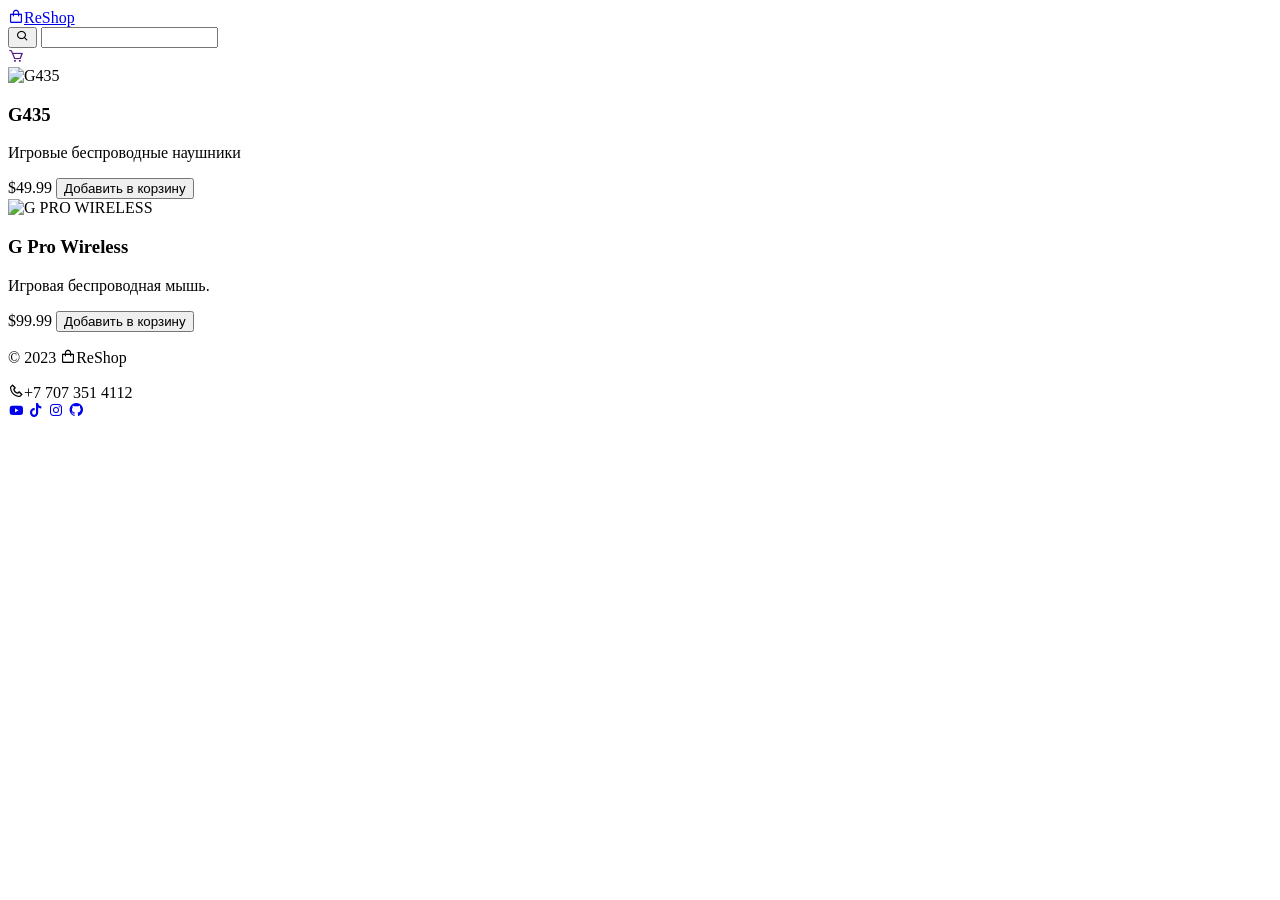
==== index.html @ 52e16c6b "v1.2" ====
<!DOCTYPE html>
<html lang="ru">
<head> 
    <link type="image/x-icon" href="RShop.ico" rel="shortcut icon">
    <link href='https://unpkg.com/boxicons@2.1.4/css/boxicons.min.css' rel='stylesheet'>
    <link rel="stylesheet" href="css/style.css">
    <script src="js/note.js"></script>
    <title>ReShop</title>
</head>
<body>
  <header>
    <div class="navigation">
      <a class="logo" href="http://192.168.1.20:5500/index.html"><i class='bx bx-shopping-bag'></i>ReShop</a>
      <div class="search">
        <button class="search-button"><i class='bx bx-search'></i></button>
        <input type="text" placeholder="" class="search-baring">

      </div>
      <div class="cart">
        <a href><i class='bx bx-cart'></i></a>
      </div>
    </div>
  </header>
  <div class="assortment">
    <div class="product-card">
        <img src="img/g435.jpg" alt="G435">
        <h3 class="product-title">G435</h3>
        <p class="product-description">Игровые беспроводные наушники</p>
        <div class="product-info">
            <span class="product-price">$49.99</span>
            <a href="https://www.technodom.kz/p/igr-garnitura-bespr-logitech-g435-lightspeed-black-258228?recommended_by=instant_search&recommended_code=g43"><button class="button">Добавить в корзину</button></a>
          </div>
    </div>
    <div class="product-card">
    <img src="img/pro-wireless-carbon-gallery-2.jpg" alt="G PRO WIRELESS">
    <h3 class="product-title">G Pro Wireless</h3>
    <p class="product-description">Игровая беспроводная мышь.</p>
    <div class="product-info">
        <span class="product-price">$99.99</span>
        <a href="https://www.technodom.kz/p/myshka-usb-logitech-g-pro-wireless-black-228984?recommended_by=instant_search&recommended_code=g%20pro"><button class="button">Добавить в корзину</button></a>
    </div>
    </div>
    <!-- ... other product cards ... -->
  </div>

  <footer class="footer">
    <div class="footer-content">
      <p>© 2023 <i class='bx bx-shopping-bag'></i>ReShop</p>
      <span class="phone-number"><i class='bx bx-phone'></i>+7 707 351 4112</span>
      <div class="social-links">
        <a href="https://www.youtube.com/channel/UC9137IDtJHkL1TCys0Z6LqQ" class="social-icon"><i class='bx bxl-youtube'></i></a>
        <a href="https://www.tiktok.com/@_rharunzade_?_t=8eUgCA5FVSf&_r=1" class="social-icon"><i class='bx bxl-tiktok'></i></a>
        <a href="https://www.instagram.com/rharunzade/" class="social-icon"><i class='bx bxl-instagram'></i></a>
        <a href="https://github.com/rharunzade09" class="social-icon"><i class='bx bxl-github'></i></a>
      </div>
    </div>
  </footer>
</body>
</html>
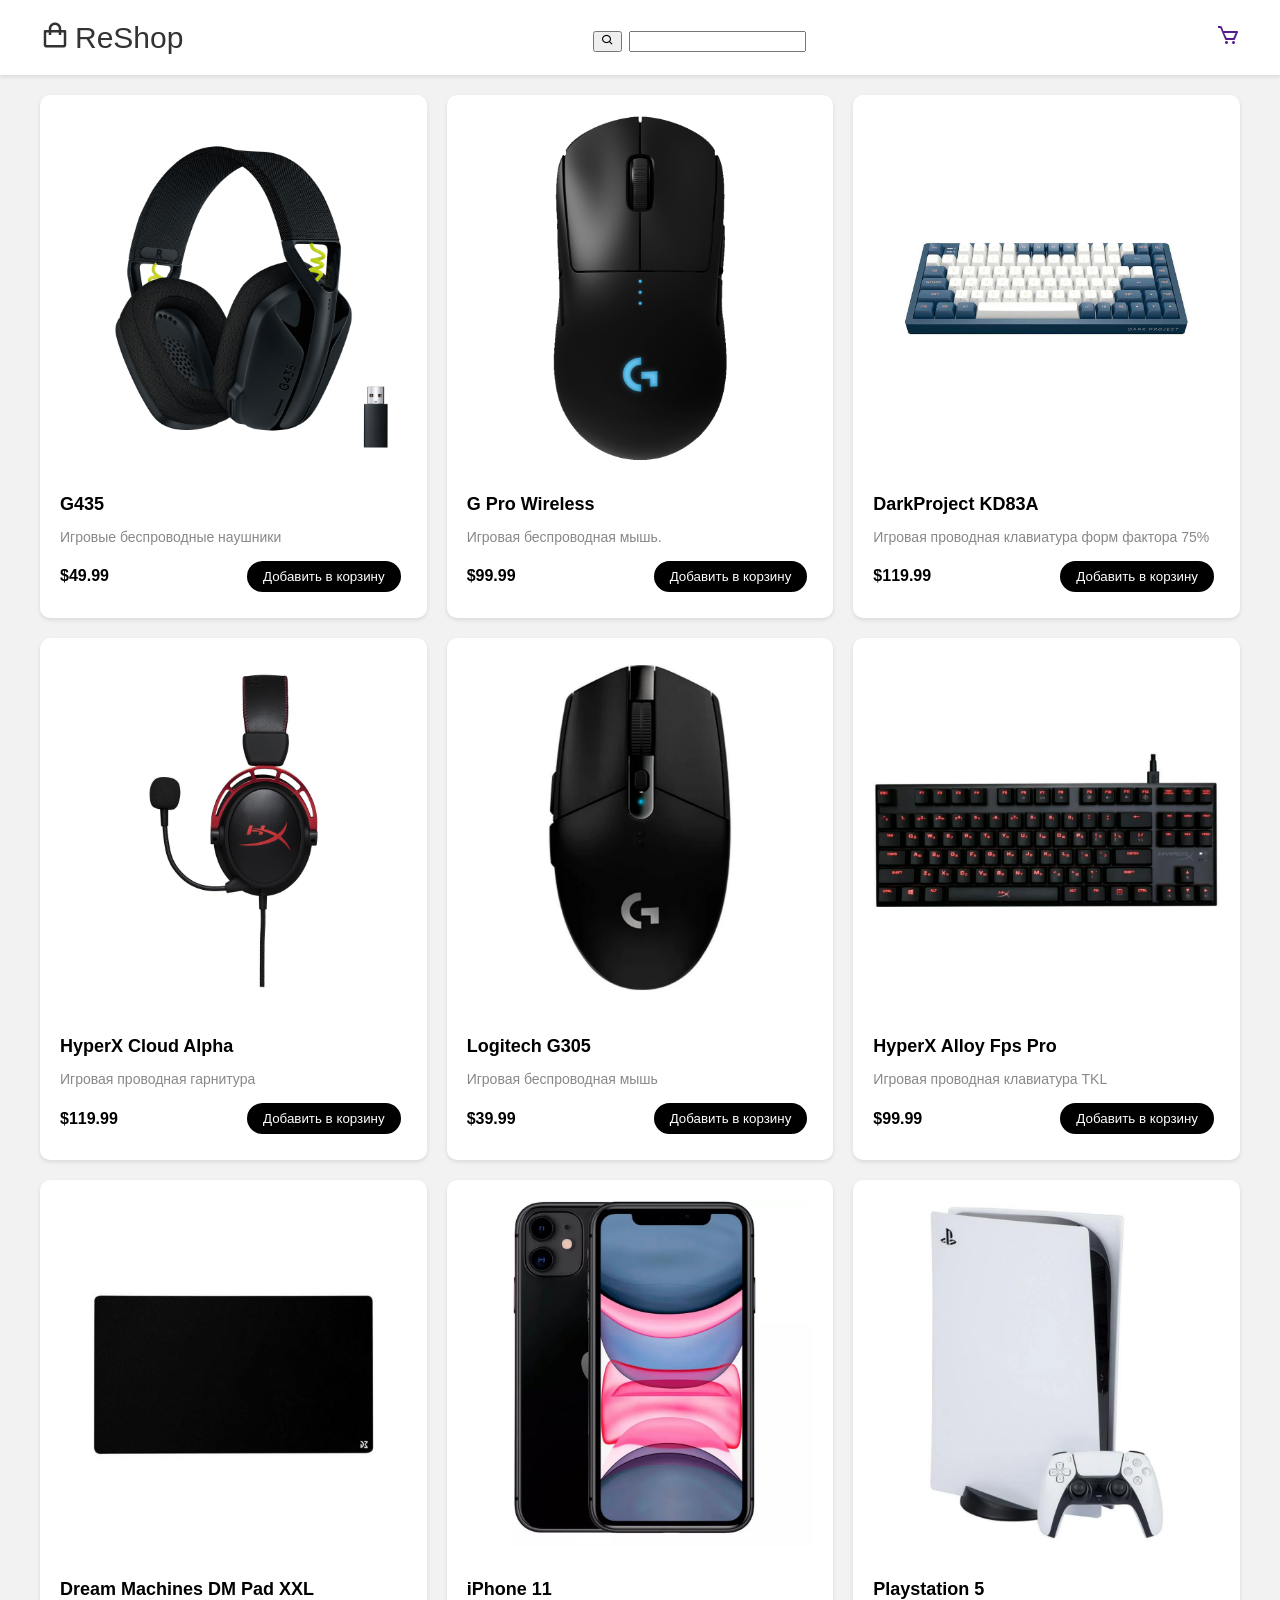
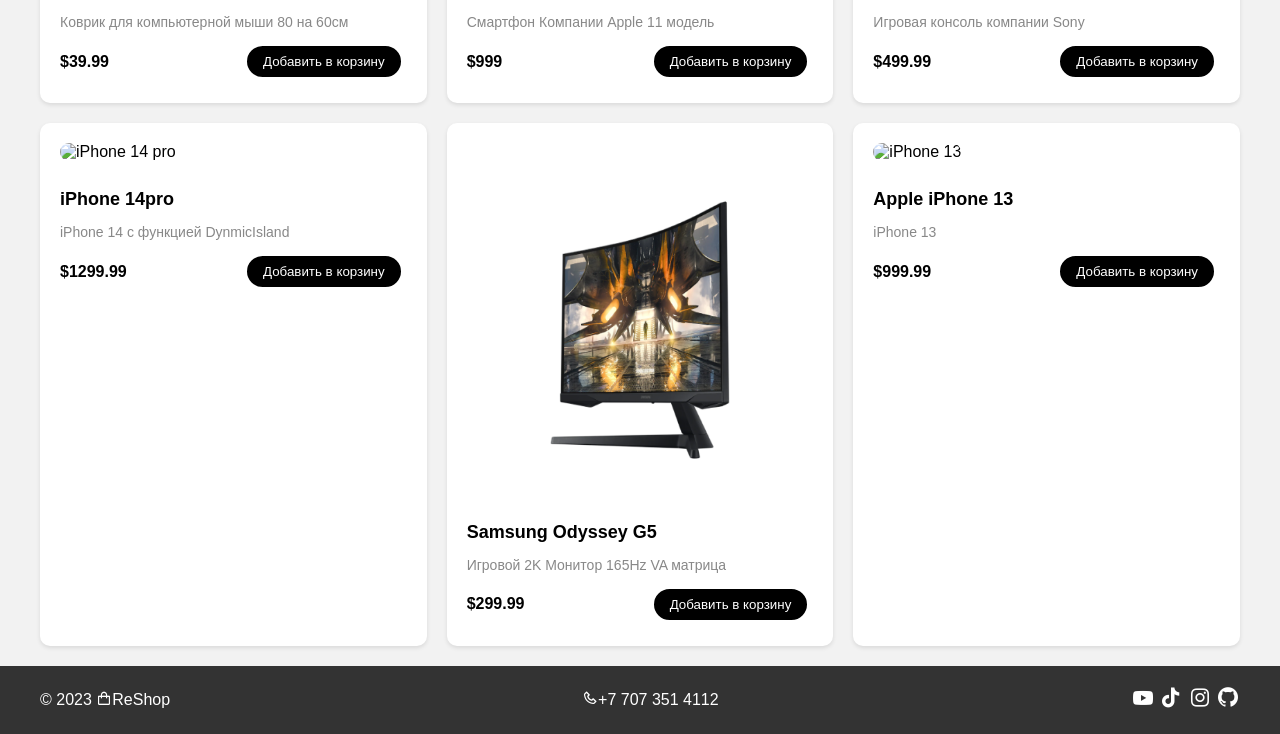
==== commit ef1ead42: "V1.3" ====
--- a/index.html
+++ b/index.html
@@ -3,8 +3,8 @@
 <head> 
     <link type="image/x-icon" href="RShop.ico" rel="shortcut icon">
     <link href='https://unpkg.com/boxicons@2.1.4/css/boxicons.min.css' rel='stylesheet'>
-    <link rel="stylesheet" href="css/style.css">
-    <script src="js/note.js"></script>
+    <link rel="stylesheet" href="style.css">
+    <script src="note.js"></script>
     <title>ReShop</title>
 </head>
 <body>
@@ -14,7 +14,6 @@
       <div class="search">
         <button class="search-button"><i class='bx bx-search'></i></button>
         <input type="text" placeholder="" class="search-baring">
-
       </div>
       <div class="cart">
         <a href><i class='bx bx-cart'></i></a>
@@ -32,15 +31,104 @@
           </div>
     </div>
     <div class="product-card">
-    <img src="img/pro-wireless-carbon-gallery-2.jpg" alt="G PRO WIRELESS">
-    <h3 class="product-title">G Pro Wireless</h3>
-    <p class="product-description">Игровая беспроводная мышь.</p>
-    <div class="product-info">
-        <span class="product-price">$99.99</span>
-        <a href="https://www.technodom.kz/p/myshka-usb-logitech-g-pro-wireless-black-228984?recommended_by=instant_search&recommended_code=g%20pro"><button class="button">Добавить в корзину</button></a>
+        <img src="img/pro-wireless-carbon-gallery-2.jpg" alt="G PRO WIRELESS">
+        <h3 class="product-title">G Pro Wireless</h3>
+        <p class="product-description">Игровая беспроводная мышь.</p>
+        <div class="product-info">
+            <span class="product-price">$99.99</span>
+            <a href="https://www.technodom.kz/p/myshka-usb-logitech-g-pro-wireless-black-228984?recommended_by=instant_search&recommended_code=g%20pro"><button class="button">Добавить в корзину</button></a>
+        </div>
     </div>
+    <div class="product-card">
+        <img src="img/kd83a.jpg" alt="DarkProject KD83A">
+        <h3 class="product-title">DarkProject KD83A</h3>
+        <p class="product-description">Игровая проводная клавиатура форм фактора 75%</p>
+        <div class="product-info">
+            <span class="product-price">$119.99</span>
+            <a href="https://satu.kz/p107986357-klaviatura-dark-project.html?utm_source=google_pmax&utm_medium=cpc&utm_content=pla&utm_campaign=Pmax_cpc_tehnika_i_elektronika_satu&gclid=EAIaIQobChMIiauKrbjPgAMVugCiAx2PWAW3EAQYBSABEgJRj_D_BwE"><button class="button">Добавить в корзину</button></a>
+        </div>
     </div>
-    <!-- ... other product cards ... -->
+    <div class="product-card">
+        <img src="img/alpha.jpg" alt="HyperX Cloud Alpha">
+        <h3 class="product-title">HyperX Cloud Alpha</h3>
+        <p class="product-description">Игровая проводная гарнитура</p>
+        <div class="product-info">
+            <span class="product-price">$119.99</span>
+            <a href="https://www.technodom.kz/p/igrovaya-garnitura-hyperx-cloud-alpha-blackred-4p5l1axarl-257593?recommended_by=instant_search&recommended_code=hyperx%20alpha%20s"><button class="button">Добавить в корзину</button></a>
+        </div>
+    </div>
+    <div class="product-card">
+        <img src="img/g305.png" alt="Logitech G305">
+        <h3 class="product-title">Logitech G305</h3>
+        <p class="product-description">Игровая беспроводная мышь</p>
+        <div class="product-info">
+            <span class="product-price">$39.99</span>
+            <a href="https://www.technodom.kz/p/myska-igrovaa-besprovodnaa-usb-logitech-g-125765?recommended_by=instant_search&recommended_code=g305"><button class="button">Добавить в корзину</button></a>
+        </div>
+    </div>
+    <div class="product-card">
+        <img src="img/fpspro.jpg" alt="HyperX Alloy Fps Pro">
+        <h3 class="product-title">HyperX Alloy Fps Pro</h3>
+        <p class="product-description">Игровая проводная клавиатура TKL</p>
+        <div class="product-info">
+            <span class="product-price">$99.99</span>
+            <a href="https://www.technodom.kz/p/igrovaya-klaviatura-hyperx-alloy-origins-core-pbt-tkl-hx-red-639n7aaaba-272100?recommended_by=full_search&recommended_code=hyperx%20alloy%20fps%20pro"><button class="button">Добавить в корзину</button></a>
+        </div>
+    </div>
+    <div class="product-card">
+        <img src="img/Dmpadxxl.jpg" alt="Dream Machines DM Pad XXL">
+        <h3 class="product-title">Dream Machines DM Pad XXL</h3>
+        <p class="product-description">Коврик для компьютерной мыши 80 на 60см</p>
+        <div class="product-info">
+            <span class="product-price">$39.99</span>
+            <a href="https://www.technodom.kz/p/igrovoj-kovrik-dream-machines-speed-2xl-dm-pad-xxl-232270"><button class="button">Добавить в корзину</button></a>
+        </div>
+    </div>
+    <div class="product-card">
+        <img src="img/11.jpg" alt="iPhone 11">
+        <h3 class="product-title">iPhone 11</h3>
+        <p class="product-description">Смартфон Компании Apple 11 модель</p>
+        <div class="product-info">
+            <span class="product-price">$999</span>
+            <a href="https://www.technodom.kz/p/smartfon-apple-iphone-11-128gb-black-mhdh3rma-228942?recommended_by=instant_search&recommended_code=iphone%2011"><button class="button">Добавить в корзину</button></a>
+        </div>
+    </div>
+    <div class="product-card">
+        <img src="img/ps5.jpg" alt="PlayStation 5">
+        <h3 class="product-title">Playstation 5</h3>
+        <p class="product-description">Игровая консоль компании Sony</p>
+        <div class="product-info">
+            <span class="product-price">$499.99</span>
+            <a href="https://www.technodom.kz/p/igrovaya-konsol-sony-playstation-5-cfi-1208a-270956?recommended_by=instant_search&recommended_code=playsta"><button class="button">Добавить в корзину</button></a>
+        </div>
+    </div>
+    <div class="product-card">
+        <img src="https://api.technodom.kz/f3/api/v1/images/1080/1080/265306_1yy.webp" alt="iPhone 14 pro">
+        <h3 class="product-title">iPhone 14pro</h3>
+        <p class="product-description">iPhone 14 c функцией DynmicIsland</p>
+        <div class="product-info">
+            <span class="product-price">$1299.99</span>
+            <a href="https://www.technodom.kz/p/smartfon-apple-iphone-14-pro-256gb-deep-purple-265306?recommended_by=instant_search&recommended_code=iphone%2014%20pro"><button class="button">Добавить в корзину</button></a>
+        </div>
+    </div>
+    <div class="product-card">
+        <img src="img/img_0_65_526_4_6.png" alt="Odyssey G5">
+        <h3 class="product-title">Samsung Odyssey G5</h3>
+        <p class="product-description">Игровой 2K Монитор 165Hz VA матрица</p>
+        <div class="product-info">
+            <span class="product-price">$299.99</span>
+            <a href="https://www.samsung.com/kz_ru/monitors/gaming/odyssey-g5-g55a-27-inch-165hz-1ms-ls27ag550eixci/?cid=kz_pd_ppc_google_none_none_monitors-always_dsa-2087169588467-on-search_text_itdep-cpc-monitors-gaming-brand-odyssey_none_dsa-2087169588467&gclid=EAIaIQobChMI-P6StLrPgAMVCxd7Ch1CWQjeEAAYASAAEgJMYvD_BwE"><button class="button">Добавить в корзину</button></a>
+        </div>
+    </div>
+    <div class="product-card">
+        <img src="https://api.technodom.kz/f3/api/v1/images/1080/1080/252949_1.webp" alt="iPhone 13">
+        <h3 class="product-title">Apple iPhone 13</h3>
+        <p class="product-description">iPhone 13</p>
+        <div class="product-info">
+            <span class="product-price">$999.99</span>
+            <a href="https://www.technodom.kz/p/smartfon-gsm-apple-iphone-13-128gb-thx-61-12-5-blue-252949"><button class="button">Добавить в корзину</button></a>
+        </div>
+    </div>
   </div>
 
   <footer class="footer">
--- a/style.css
+++ b/style.css
@@ -0,0 +1,160 @@
+@import url('https://fonts.googleapis.com/css2?family=Nanum+Gothic:wght@800&family=Poppins:wght@200;300;400;500;600;700;800;900&display=swap');
+
+body {
+  font-family: 'Poppins', sans-serif;
+  background-color: #f2f2f2;
+  margin: 0;
+  padding: 0;
+}
+
+header {
+  font-size: 25px;
+  text-align: left;
+  padding: 20px 0; 
+  background-color: #fff;
+  box-shadow: 0 2px 4px rgba(0, 0, 0, 0.1);
+}
+
+.navigation {
+  display: flex;
+  align-items: center;
+  justify-content: space-between;
+  max-width: 1200px;
+  margin: 0 auto;
+  padding: 0 20px;
+}
+
+.logo {
+  font-size: 30px;
+  text-decoration: none;
+  color: #333;
+}
+
+.logo i {
+  margin-right: 5px;
+}
+
+.search-bar {
+  display: flex;
+  align-items: center;
+}
+
+.search-bar input {
+  border: none;
+  padding: 8px 12px;
+  border-radius: 30px;
+  outline: none;
+}
+
+.search-bar button {
+  border: none;
+  background-color: transparent;
+  cursor: pointer;
+}
+
+.cart {
+  font-size: 24px;
+  text-decoration: none;
+  color: #333;
+}
+
+.assortment {
+  max-width: 1200px;
+  margin: 20px auto;
+  display: grid;
+  grid-template-columns: repeat(3, 1fr);
+  gap: 20px;
+}
+
+
+.product-card {
+    background-color: #fff;
+    border-radius: 10px;
+    box-shadow: 0 2px 4px rgba(0, 0, 0, 0.1);
+    padding: 20px;
+  }
+  
+  .product-card img {
+    max-width: 100%;
+    height: auto;
+    border-radius: 10px;
+    margin-bottom: 10px;
+  }
+  
+  .product-title {
+    font-size: 18px;
+    font-weight: 600;
+    margin-bottom: 5px;
+
+  }
+  
+  .product-description {
+    font-size: 14px;
+    color: #888;
+    margin-bottom: 10px;
+  }
+  
+  .product-info {
+    display: flex;
+    justify-content: space-between;
+    align-items: center;
+  }
+  
+  .product-price {
+    font-size: 16px;
+    font-weight: 600;
+  }
+  
+  .button {
+    display: inline-block;
+    background-color: #000;
+    color: #fff;
+    padding: 8px 16px;
+    border: 6px solid;
+    border-radius: 25px;
+    cursor: pointer;
+    text-decoration: none;
+    transition: background-color 0.3s ease;
+  }
+  
+  .button:hover {
+    background-color: #333;
+  }
+/* Footer style */
+.footer {
+  background-color: #333;
+  color: #fff;
+  padding: 20px;
+}
+
+.footer-content {
+  max-width: 1200px;
+  margin: 0 auto;
+  display: flex;
+  justify-content: space-between;
+  align-items: center;
+}
+
+.footer p {
+  margin: 0;
+  
+}
+
+/* .footer phone-number{
+  text-align: right;
+}
+
+.social-links {
+  display: flex;
+  align-items: center;
+} */
+
+.social-icon {
+  color: #fff;
+  font-size: 24px;
+  text-decoration: none;
+}
+
+.social-icon:hover {
+  color: #bbb;
+}
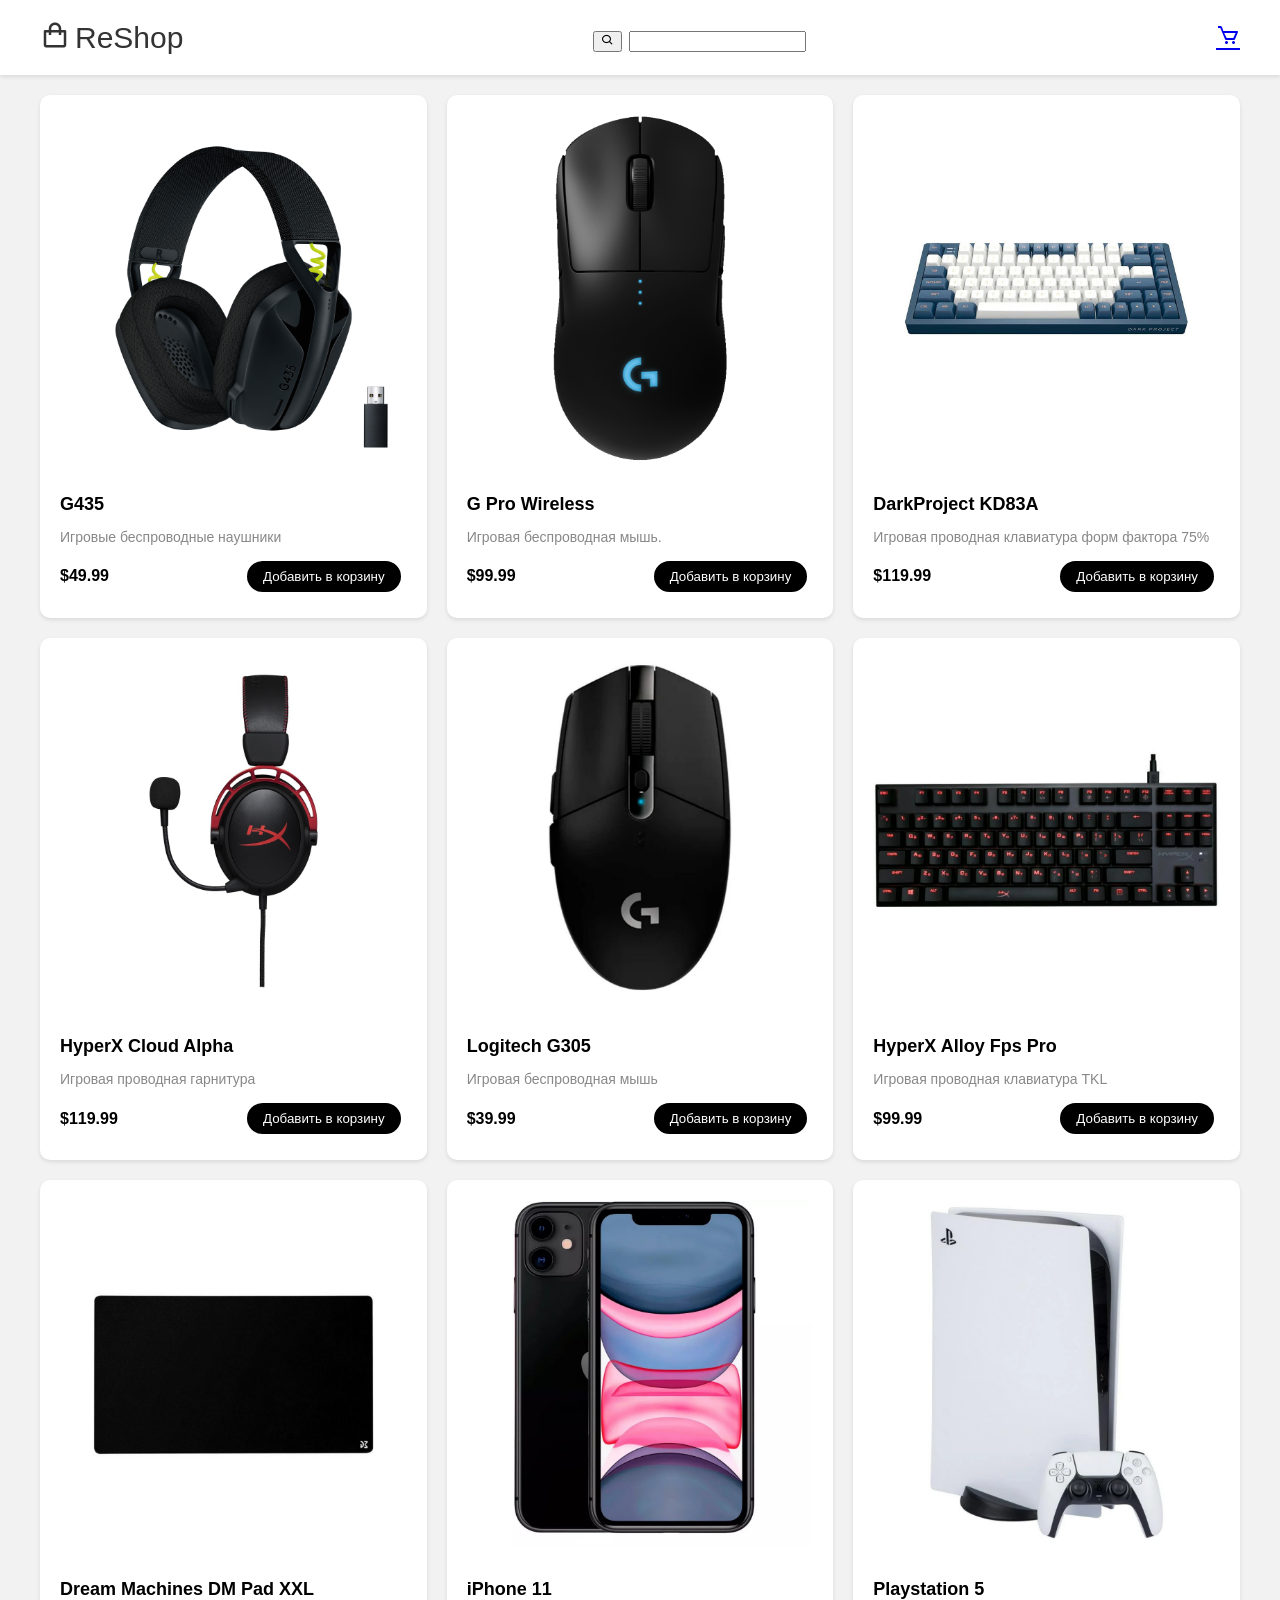
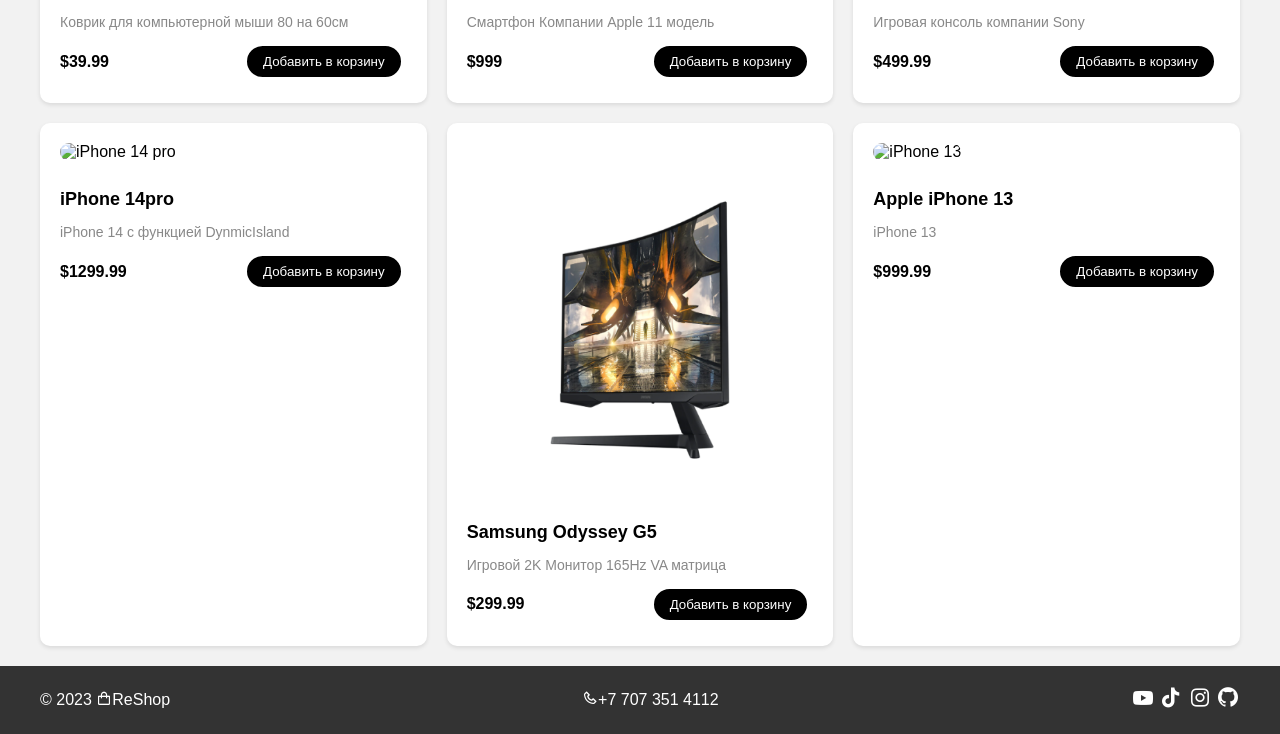
==== commit 37b91b88: "V1.6" ====
--- a/index.html
+++ b/index.html
@@ -3,20 +3,20 @@
 <head> 
     <link type="image/x-icon" href="RShop.ico" rel="shortcut icon">
     <link href='https://unpkg.com/boxicons@2.1.4/css/boxicons.min.css' rel='stylesheet'>
-    <link rel="stylesheet" href="style.css">
+    <link rel="stylesheet" href="css/style.css">
     <script src="note.js"></script>
     <title>ReShop</title>
 </head>
 <body>
   <header>
     <div class="navigation">
-      <a class="logo" href="http://192.168.1.20:5500/index.html"><i class='bx bx-shopping-bag'></i>ReShop</a>
+      <a class="logo" href="https://rharunzade09.github.io/reshop/"><i class='bx bx-shopping-bag'></i>ReShop</a>
       <div class="search">
         <button class="search-button"><i class='bx bx-search'></i></button>
         <input type="text" placeholder="" class="search-baring">
       </div>
       <div class="cart">
-        <a href><i class='bx bx-cart'></i></a>
+        <a href="#" class='bx bx-cart'></i></a>
       </div>
     </div>
   </header>
@@ -145,3 +145,4 @@
   </footer>
 </body>
 </html>
+<!-- я сокраил url путь -->
--- a/css/style.css
+++ b/css/style.css
@@ -0,0 +1,160 @@
+@import url('https://fonts.googleapis.com/css2?family=Nanum+Gothic:wght@800&family=Poppins:wght@200;300;400;500;600;700;800;900&display=swap');
+
+body {
+  font-family: 'Poppins', sans-serif;
+  background-color: #f2f2f2;
+  margin: 0;
+  padding: 0;
+}
+
+header {
+  font-size: 25px;
+  text-align: left;
+  padding: 20px 0; 
+  background-color: #fff;
+  box-shadow: 0 2px 4px rgba(0, 0, 0, 0.1);
+}
+
+.navigation {
+  display: flex;
+  align-items: center;
+  justify-content: space-between;
+  max-width: 1200px;
+  margin: 0 auto;
+  padding: 0 20px;
+}
+
+.logo {
+  font-size: 30px;
+  text-decoration: none;
+  color: #333;
+}
+
+.logo i {
+  margin-right: 5px;
+}
+
+.search-bar {
+  display: flex;
+  align-items: center;
+}
+
+.search-bar input {
+  border: none;
+  padding: 8px 12px;
+  border-radius: 30px;
+  outline: none;
+}
+
+.search-bar button {
+  border: none;
+  background-color: transparent;
+  cursor: pointer;
+}
+
+.cart {
+  font-size: 24px;
+  text-decoration: none;
+  color: #333;
+}
+
+.assortment {
+  max-width: 1200px;
+  margin: 20px auto;
+  display: grid;
+  grid-template-columns: repeat(3, 1fr);
+  gap: 20px;
+}
+
+
+.product-card {
+    background-color: #fff;
+    border-radius: 10px;
+    box-shadow: 0 2px 4px rgba(0, 0, 0, 0.1);
+    padding: 20px;
+  }
+  
+  .product-card img {
+    max-width: 100%;
+    height: auto;
+    border-radius: 10px;
+    margin-bottom: 10px;
+  }
+  
+  .product-title {
+    font-size: 18px;
+    font-weight: 600;
+    margin-bottom: 5px;
+
+  }
+  
+  .product-description {
+    font-size: 14px;
+    color: #888;
+    margin-bottom: 10px;
+  }
+  
+  .product-info {
+    display: flex;
+    justify-content: space-between;
+    align-items: center;
+  }
+  
+  .product-price {
+    font-size: 16px;
+    font-weight: 600;
+  }
+  
+  .button {
+    display: inline-block;
+    background-color: #000;
+    color: #fff;
+    padding: 8px 16px;
+    border: 6px solid;
+    border-radius: 25px;
+    cursor: pointer;
+    text-decoration: none;
+    transition: background-color 0.3s ease;
+  }
+  
+  .button:hover {
+    background-color: #333;
+  }
+/* Footer style */
+.footer {
+  background-color: #333;
+  color: #fff;
+  padding: 20px;
+}
+
+.footer-content {
+  max-width: 1200px;
+  margin: 0 auto;
+  display: flex;
+  justify-content: space-between;
+  align-items: center;
+}
+
+.footer p {
+  margin: 0;
+  
+}
+
+/* .footer phone-number{
+  text-align: right;
+}
+
+.social-links {
+  display: flex;
+  align-items: center;
+} */
+
+.social-icon {
+  color: #fff;
+  font-size: 24px;
+  text-decoration: none;
+}
+
+.social-icon:hover {
+  color: #bbb;
+}
